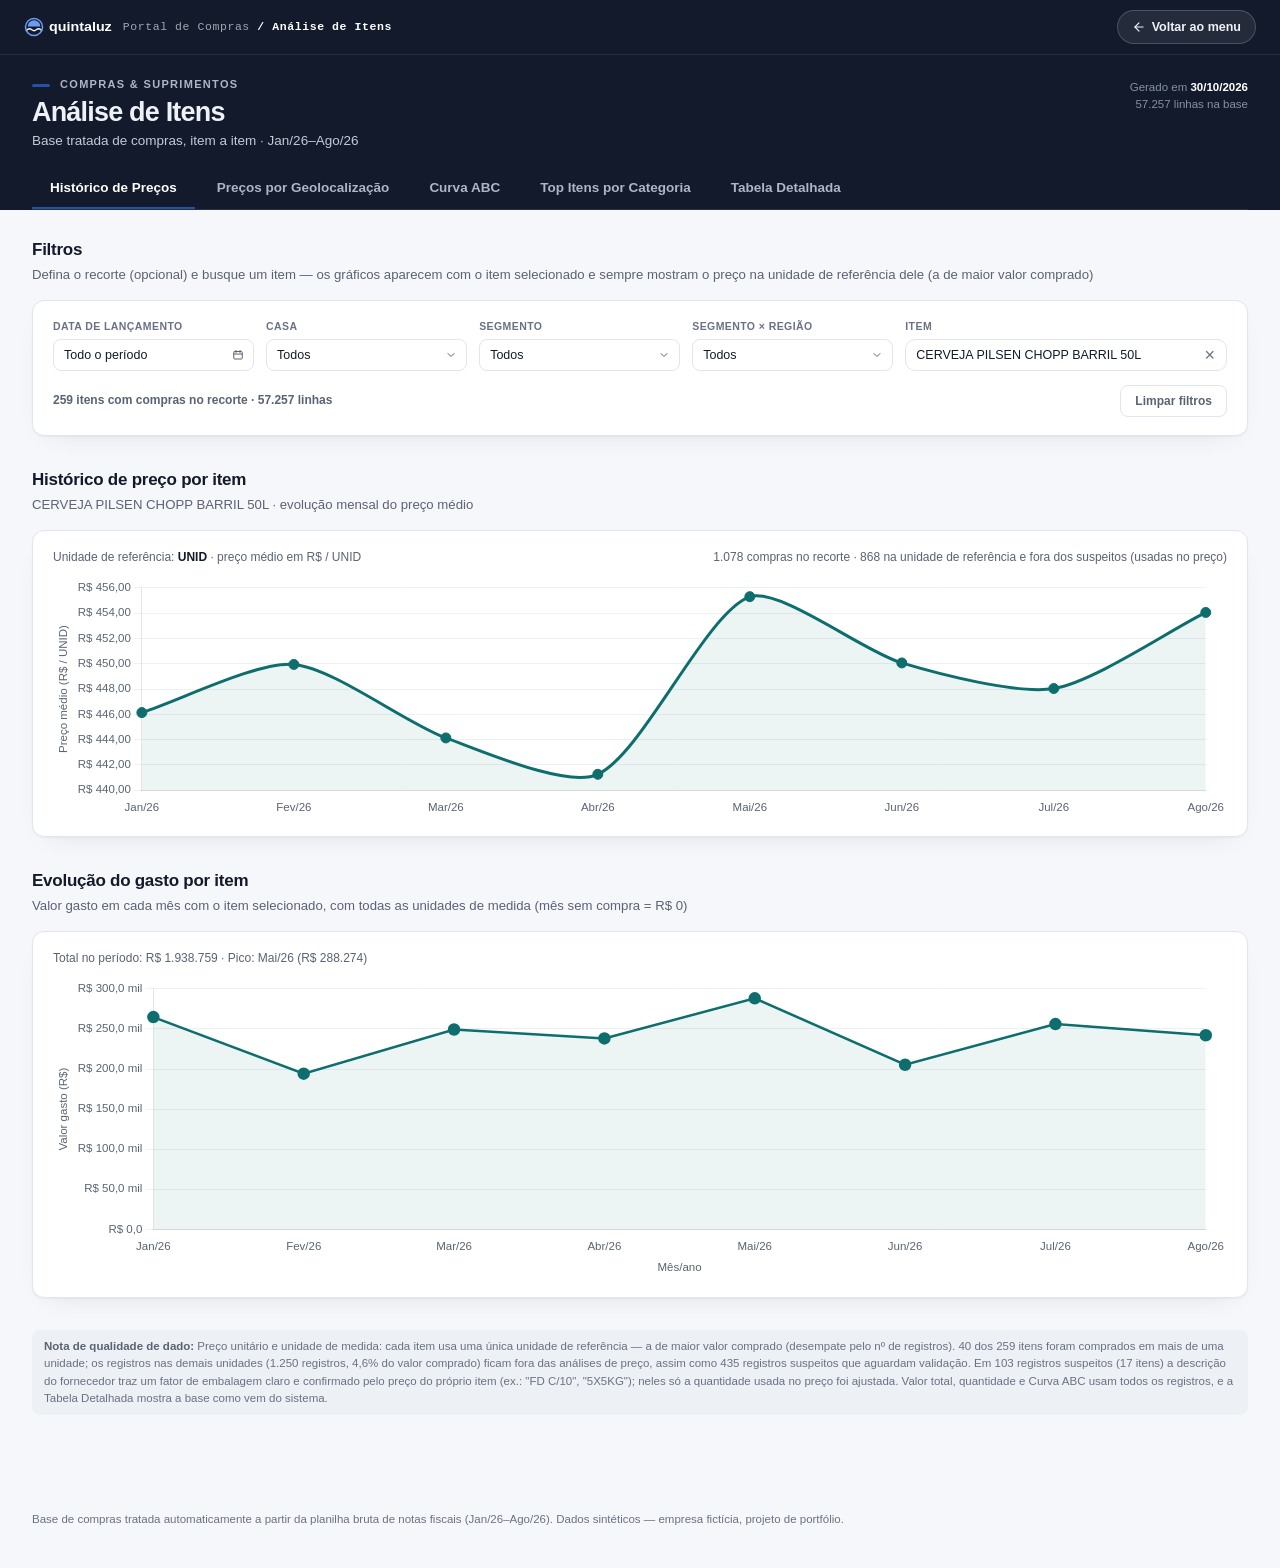
==== modules/analise-itens/index.html @ dbc7ba9e "Versao de portfolio do Portal de Compras com deploy no GitHub Pages Portal de BI de Compras com dado" ====
<!DOCTYPE html>
<html lang="pt-BR">
<head>
<meta charset="UTF-8">
<meta name="viewport" content="width=device-width, initial-scale=1.0">
<title>Análise de Itens · Quintaluz</title>
<link rel="icon" href="../../assets/favicon.svg" type="image/svg+xml">
<link rel="icon" href="../../assets/favicon.png" type="image/png" sizes="64x64">
<link rel="stylesheet" href="../../shared/portal-style.css">
<link rel="stylesheet" href="../../shared/portal-print.css">
<link rel="stylesheet" href="style.css">
<link rel="stylesheet" href="../../shared/portal-theme.css">
<link rel="stylesheet" href="../../shared/portal-filters.css">
</head>
<body>

<div id="portalTopbar"></div>

<header>
  <div class="header-top">
    <div>
      <p class="brand-eyebrow">Compras &amp; Suprimentos</p>
      <h1 class="brand-title">Análise de Itens</h1>
      <p class="brand-sub" id="brandSub">Base tratada de compras, item a item</p>
    </div>
    <div class="header-meta">
      Gerado em <strong id="genDate">—</strong><br>
      <span id="genTotal">—</span>
    </div>
  </div>
  <nav class="tabs" id="tabNav">
    <button data-view="precos" class="active">Histórico de Preços</button>
    <button data-view="geo">Preços por Geolocalização</button>
    <button data-view="inteligencia">Curva ABC</button>
    <button data-view="topitens">Top Itens por Categoria</button>
    <button data-view="tabela">Tabela Detalhada</button>
  </nav>
  <div class="period-bar" id="periodBar" style="display:none;">
    <span class="period-label">Período:</span>
    <div class="period-chips" id="periodChips"></div>
    <span class="period-note" id="periodNote">Ctrl+clique para selecionar vários meses</span>
  </div>
</header>

<main id="mainContent">

  <!-- ================= HISTÓRICO DE PREÇOS ================= -->
  <section class="view active" id="view-precos">

    <div class="section-block">
      <div class="section-title">Filtros</div>
      <p class="section-sub">Defina o recorte (opcional) e busque um item — os gráficos aparecem com o item selecionado e sempre mostram o preço na unidade de referência dele (a de maior valor comprado)</p>
      <div class="card">
        <div class="filter-panel filter-panel-hist">
          <div class="filter-field filter-field-data">
            <label id="hDataLabel">Data de lançamento</label>
            <div class="dd-filter" id="hData"></div>
          </div>
          <div class="filter-field filter-field-casa">
            <label id="hCasaLabel">Casa</label>
            <div class="dd-filter" id="hCasa"></div>
          </div>
          <div class="filter-field">
            <label id="hSegmentoLabel">Segmento</label>
            <div class="dd-filter" id="hSegmento"></div>
          </div>
          <div class="filter-field filter-field-segreg" id="hSegRegField">
            <label id="hSegRegLabel">Segmento × Região</label>
            <div class="dd-filter" id="hSegReg"></div>
          </div>
          <div class="filter-field item-search">
            <label for="hItemSearch">Item</label>
            <input type="text" id="hItemSearch" placeholder="Buscar item..." autocomplete="off" role="combobox" aria-expanded="false" aria-controls="hItemList" aria-autocomplete="list">
            <button type="button" class="item-search-clear" id="hItemClear" aria-label="Limpar item" hidden>×</button>
            <ul class="item-suggest" id="hItemList" role="listbox" hidden></ul>
          </div>
        </div>
        <div class="filter-toolbar" style="margin-bottom:0;">
          <span class="result-count" id="hResumoRecorte">—</span>
          <button class="btn-secondary" id="hBtnClear">Limpar filtros</button>
        </div>
      </div>
    </div>

    <div class="card hist-aviso" id="hPlaceholder">Selecione os filtros e um item para visualizar o histórico de preço</div>
    <div class="card hist-aviso" id="hEmpty" hidden>Nenhuma compra deste item para os filtros selecionados</div>

    <div id="hCharts" hidden>
      <div class="section-block">
        <div class="section-title">Histórico de preço por item</div>
        <p class="section-sub" id="hPrecoSub">Evolução mensal do preço médio</p>
        <div class="card">
          <div class="table-toolbar">
            <span class="um-ref" id="itemUmRef"></span>
            <span class="um-ref" id="hPrecoBase"></span>
          </div>
          <div class="chart-wrap" id="hPrecoWrap" style="height:240px;">
            <canvas id="chartItemPreco"></canvas>
          </div>
          <div class="hist-aviso hist-aviso-interno" id="hPrecoVazio" hidden></div>
        </div>
      </div>

      <div class="section-block">
        <div class="section-title">Evolução do gasto por item</div>
        <p class="section-sub">Valor gasto em cada mês com o item selecionado, com todas as unidades de medida (mês sem compra = R$ 0)</p>
        <div class="card">
          <div class="table-toolbar">
            <span id="gastoItemResumo" style="font-size:12px;color:var(--text-soft);"></span>
          </div>
          <div class="chart-wrap" style="height:300px;">
            <canvas id="chartItemGasto"></canvas>
          </div>
        </div>
      </div>
    </div>

    <div class="section-block" id="dqBlock" style="display:none;">
      <div class="dq-note">
        <b>Nota de qualidade de dado:</b> <span id="dqText"></span>
      </div>
    </div>

  </section>

  <!-- ================= INTELIGÊNCIA DE COMPRAS ================= -->
  <section class="view" id="view-inteligencia">

    <div class="section-block">
      <div class="section-title">Curva ABC por item</div>
      <p class="section-sub">Concentração do valor comprado por item (Classe A ≤ 80% acumulado, B ≤ 95%, C acima disso)</p>
      <div class="card">
        <div class="chart-wrap" style="height:320px;">
          <canvas id="chartABCItens"></canvas>
        </div>
      </div>
    </div>

    <div class="abc-grid section-block">
      <div class="card" id="abcItemClassCards"></div>
      <div class="card">
        <div class="table-scroll" id="rankingItensScroll">
          <table id="rankingItensTable">
            <thead><tr><th>#</th><th>Item</th><th>Categoria</th><th class="num">Valor</th><th class="num">Part.%</th><th>Classe</th></tr></thead>
            <tbody></tbody>
          </table>
        </div>
      </div>
    </div>

  </section>

  <!-- ================= PREÇOS POR GEOLOCALIZAÇÃO ================= -->
  <section class="view" id="view-geo">

    <div class="section-block">
      <div class="section-title">Filtros</div>
      <p class="section-sub">Defina o recorte (opcional) — indicadores e heatmap se recalculam; o preço de cada item é sempre na unidade de referência dele</p>
      <div class="card">
        <div class="filter-panel filter-panel-hist">
          <div class="filter-field filter-field-data">
            <label id="gDataLabel">Data de lançamento</label>
            <div class="dd-filter" id="gData"></div>
          </div>
          <div class="filter-field filter-field-casa">
            <label id="gCasaLabel">Casa</label>
            <div class="dd-filter" id="gCasa"></div>
          </div>
          <div class="filter-field">
            <label id="gSegmentoLabel">Segmento</label>
            <div class="dd-filter" id="gSegmento"></div>
          </div>
          <div class="filter-field filter-field-segreg" id="gSegRegField">
            <label id="gSegRegLabel">Segmento × Região</label>
            <div class="dd-filter" id="gSegReg"></div>
          </div>
          <div class="filter-field">
            <label for="geoPriceSearch">Item</label>
            <input type="text" id="geoPriceSearch" placeholder="Buscar item..." autocomplete="off">
          </div>
        </div>
        <div class="filter-toolbar" style="margin-bottom:0;">
          <span class="result-count" id="gResumoRecorte">—</span>
          <button class="btn-secondary" id="gBtnClear">Limpar filtros</button>
        </div>
      </div>
    </div>

    <div class="geo-kpi-row" id="geoKpiRow"></div>

    <div class="section-block">
      <div class="section-title">Heatmap de preço médio por região</div>
      <p class="section-sub" id="geoSectionSub">Top itens de maior valor comprado · preço médio (valor ÷ quantidade) por região, na unidade de referência de cada item — células mais escuras = preço mais alto para aquele item</p>
      <div class="card">
        <div class="table-toolbar">
          <div class="filter-chips" id="geoSortChips">
            <div class="chip active" data-sort="valor">Maior valor comprado</div>
            <div class="chip" data-sort="variacao">Maior variação</div>
            <div class="chip" data-sort="nome">Nome (A-Z)</div>
          </div>
        </div>
        <div class="table-scroll">
          <table id="geoPriceTable">
            <thead></thead>
            <tbody></tbody>
          </table>
        </div>
        <div class="dq-note" id="geoDqNote"></div>
      </div>
    </div>

  </section>

  <!-- ================= TABELA DETALHADA ================= -->
  <section class="view" id="view-tabela">

  <div class="section-block">
    <div class="section-title">Filtros</div>
    <p class="section-sub">Combine quantos filtros quiser — a tabela e a exportação sempre refletem o resultado filtrado</p>
    <div class="card">
      <div class="filter-panel">
        <div class="filter-field filter-field-data">
          <label id="fDataLabel">Data de lançamento</label>
          <div class="dd-filter" id="fData"></div>
        </div>
        <div class="filter-field filter-field-casa">
          <label id="fCasaLabel">Casa</label>
          <div class="dd-filter" id="fCasa"></div>
        </div>
        <div class="filter-field filter-field-grupo">
          <label id="fGrupoLabel">Grupo</label>
          <div class="dd-filter" id="fGrupo"></div>
        </div>
        <div class="filter-field">
          <label id="fSegmentoLabel">Segmento</label>
          <div class="dd-filter" id="fSegmento"></div>
        </div>
        <div class="filter-field filter-field-segreg" id="fSegRegField">
          <label id="fSegRegLabel">Segmento × Região</label>
          <div class="dd-filter" id="fSegReg"></div>
        </div>
        <div class="filter-field filter-field-forn">
          <label for="fFornecedor">Fornecedor</label>
          <input type="text" id="fFornecedor" placeholder="Buscar fornecedor...">
        </div>
        <div class="filter-field filter-field-item">
          <label for="fItem">Descrição do item</label>
          <input type="text" id="fItem" placeholder="Buscar item...">
        </div>
        <div class="filter-field filter-field-descforn">
          <label for="fDescForn">Descrição item fornecedor</label>
          <input type="text" id="fDescForn" placeholder="Buscar descrição do fornecedor...">
        </div>
        <div class="filter-field filter-field-nf">
          <label for="fNF">NF</label>
          <input type="text" id="fNF" placeholder="Buscar NF..." inputmode="numeric" autocomplete="off">
        </div>
      </div>
      <div class="filter-toolbar">
        <span class="result-count" id="resultCount">—</span>
        <div style="display:flex;gap:8px;">
          <button class="btn-secondary" id="btnClearFilters">Limpar filtros</button>
          <button class="btn-primary" id="btnExportExcel">
            <svg viewBox="0 0 24 24" fill="none" stroke="currentColor" stroke-width="2" stroke-linecap="round" stroke-linejoin="round"><path d="M21 15v4a2 2 0 01-2 2H5a2 2 0 01-2-2v-4"></path><path d="M7 10l5 5 5-5"></path><path d="M12 15V3"></path></svg>
            Exportar Excel
          </button>
        </div>
      </div>

      <div class="table-xscroll" id="detailXScroll" hidden aria-hidden="true"><div id="detailXScrollInner"></div></div>
      <div class="detail-table-wrap" id="detailWrap">
        <table id="detailTable">
          <thead></thead>
          <tbody></tbody>
          <tfoot></tfoot>
        </table>
      </div>

      <div class="pagination">
        <span class="page-info" id="pageInfo">—</span>
        <div class="page-controls">
          <label style="font-size:12px;color:var(--text-soft);">Linhas por página:
            <select id="pageSizeSelect">
              <option value="25">25</option>
              <option value="50" selected>50</option>
              <option value="100">100</option>
              <option value="250">250</option>
            </select>
          </label>
          <button id="btnFirstPage">« Primeira</button>
          <button id="btnPrevPage">‹ Anterior</button>
          <span id="pageIndicator" style="font-size:12px;color:var(--text-soft);padding:0 6px;">—</span>
          <button id="btnNextPage">Próxima ›</button>
          <button id="btnLastPage">Última »</button>
        </div>
      </div>
    </div>
  </div>

  </section>

  <!-- ================= TOP ITENS POR CATEGORIA ================= -->
  <section class="view" id="view-topitens">

    <div class="section-block">
      <div class="section-title">Filtros</div>
      <p class="section-sub">Escolha uma categoria (grupo de produtos) e, se quiser, uma das subcategorias dela e o período — o ranking mostra os 10 itens de maior valor comprado, somando todas as unidades de medida</p>
      <div class="card">
        <div class="filter-panel filter-panel-3">
          <div class="filter-field filter-field-casa">
            <label id="tCatLabel">Categoria</label>
            <div class="dd-filter" id="tCat"></div>
          </div>
          <div class="filter-field filter-field-casa">
            <label id="tSubLabel">Subcategoria</label>
            <div class="dd-filter" id="tSub"></div>
          </div>
          <div class="filter-field filter-field-data">
            <label id="tDataLabel">Data de lançamento</label>
            <div class="dd-filter" id="tData"></div>
          </div>
        </div>
        <div class="filter-toolbar" style="margin-bottom:0;">
          <span class="result-count" id="tResumoRecorte">—</span>
          <button class="btn-secondary" id="tBtnClear">Limpar filtros</button>
        </div>
      </div>
    </div>

    <div class="card hist-aviso" id="tPlaceholder">Selecione uma categoria para ver os principais itens</div>
    <div class="card hist-aviso" id="tEmpty" hidden>Nenhuma compra nesta categoria para o período selecionado</div>

    <div id="tResultado" hidden>
      <div class="section-block">
        <div class="section-title" id="tTitulo">Top 10 itens por valor comprado</div>
        <p class="section-sub" id="tSubtitulo">—</p>
        <div class="card">
          <div class="chart-wrap" id="tChartWrap" style="height:420px;">
            <canvas id="chartTopItens"></canvas>
          </div>
        </div>
      </div>

      <div class="section-block">
        <div class="section-title" style="font-size:14px;">Detalhamento do ranking</div>
        <p class="section-sub">Participação calculada sobre o total comprado na categoria — ou na subcategoria, quando escolhida — no período (todos os itens, não só os 10). A quantidade aparece por unidade de medida, porque unidades diferentes não se somam; a unidade de referência do item vem primeiro.</p>
        <div class="card">
          <div class="table-scroll">
            <table id="topItensTable">
              <thead><tr><th class="num">#</th><th>Item</th><th class="num">Valor comprado</th><th class="num" id="tColPart">Participação na categoria</th><th>Quantidade comprada</th></tr></thead>
              <tbody></tbody>
            </table>
          </div>
        </div>
      </div>
    </div>

  </section>

</main>

<footer>
  Base de compras tratada automaticamente a partir da planilha bruta de notas fiscais (<span id="footPeriodo">—</span>). Dados sintéticos — empresa fictícia, projeto de portfólio.
</footer>

<script src="../../shared/portal-topbar.js"></script>
<script>
  renderPortalTopbar({
    moduleName: 'Análise de Itens',
    backHref: '../../index.html',
    logoHref: '../../assets/quintaluz-logo.svg'
  });
</script>
<script src="xlsx.full.min.js"></script>
<script src="chart.umd.min.js"></script>
<script src="../../shared/portal-period-filter.js"></script>
<script src="../../shared/portal-filters.js"></script>
<script src="data.js"></script>
<script src="dashboard.js"></script>
</body>
</html>
---- shared/portal-style.css ----
:root{
  --brand: #2453A6;
  --brand-deep: #15306A;
  --brand-light: #6E9BF0;
  --brand-tint: #E8EEFA;
  --ink: #121A2B;
  --paper: #F6F7FA;
  --surface: #FFFFFF;
  --line: #E1E5EE;
  --muted: #6B7385;
  --active-green: #1F7A52;
  --active-green-bg: #E7F3EC;
  --sans-portal: -apple-system, BlinkMacSystemFont, "Segoe UI", Roboto, Helvetica, Arial, sans-serif;
  --mono-portal: ui-monospace, "SFMono-Regular", Menlo, Consolas, monospace;
  --radius-portal: 14px;
}

/* ===================== Topbar (usado em todos os modulos) ===================== */
.portal-topbar{
  background: var(--ink);
  color:#EEF1F7;
  font-family: var(--sans-portal);
  display:flex;
  align-items:center;
  justify-content:space-between;
  padding:10px 24px;
  gap:16px;
  position:sticky;
  top:0;
  z-index:100;
}
.portal-topbar .brand-mini{
  display:flex;
  align-items:center;
  gap:10px;
  min-width:0;
}
.portal-topbar .brand-mini img{
  height:20px;
  display:block;
  flex-shrink:0;
}
.portal-topbar .crumb{
  font-family: var(--mono-portal);
  font-size:11.5px;
  letter-spacing:.05em;
  color:rgba(238,241,247,0.65);
  white-space:nowrap;
  overflow:hidden;
  text-overflow:ellipsis;
}
.portal-topbar .crumb strong{
  color:#fff;
  font-weight:600;
}
.portal-topbar .crumb-home-link{
  color:inherit;
  text-decoration:none;
  cursor:pointer;
}
.portal-topbar .crumb-home-link:hover{
  color:#fff;
  text-decoration:underline;
}
.portal-back-btn{
  display:inline-flex;
  align-items:center;
  gap:6px;
  background:rgba(255,255,255,0.08);
  border:1px solid rgba(255,255,255,0.18);
  color:#EEF1F7;
  font-family: var(--sans-portal);
  font-size:12.5px;
  font-weight:600;
  padding:7px 14px;
  border-radius:20px;
  text-decoration:none;
  white-space:nowrap;
  transition: background .15s ease, border-color .15s ease;
}
.portal-back-btn:hover{
  background: var(--brand);
  border-color: var(--brand);
}
.portal-back-btn svg{
  width:14px;
  height:14px;
  flex-shrink:0;
}

@media (max-width:640px){
  .portal-topbar .crumb{display:none;}
  .portal-topbar{padding:9px 16px;}
}
---- shared/portal-print.css ----
/* ===================== Higiene geral de impressao (Ctrl+P do navegador) ===================== */
/* O portal nao oferece mais um botao dedicado de "Exportar PDF" — estas regras
   so entram em acao se o usuario imprimir manualmente (Ctrl+P), garantindo que
   controles interativos nao apareçam impressos. */

.topbar-actions{
  display:flex;
  align-items:center;
  gap:8px;
}

@media print{
  /* Esconde navegacao, filtros e controles interativos — nao fazem sentido no papel */
  .portal-topbar,
  header nav.tabs,
  .period-bar,
  .table-toolbar,
  .search-input,
  .item-picker,
  .toggle-group,
  #tabNav {
    display:none !important;
  }

  body{ background:#fff !important; }
  main{ max-width:100% !important; padding:0 12px !important; }
  header{ position:static !important; box-shadow:none !important; }

  /* Garante que so a aba ativa seja impressa (o resto ja fica display:none via JS) */
  .view:not(.active){ display:none !important; }

  /* Evita cortar cards/graficos no meio entre paginas */
  .card, .kpi-card, .section-block, .insight-card, table{
    break-inside: avoid;
    page-break-inside: avoid;
    box-shadow:none !important;
  }

  a[href]::after{ content:none !important; }

  canvas{ max-width:100% !important; }
}
---- modules/analise-itens/style.css ----
:root{
    --bg:#F3F4F7;
    --surface:#FFFFFF;
    --border:#E2E5EA;
    --text:#171B24;
    --text-soft:#5B6472;
    --text-faint:#8D95A3;
    --accent:#0E6E6E;
    --accent-dark:#0A4F4F;
    --accent-soft:#E4F1F0;
    --amber:#C98A3B;
    --amber-soft:#F8EEE0;
    --slate:#94A0AF;
    --slate-soft:#EEF0F3;
    --green:#2F8F5B;
    --red:#C0442C;
    --mono: ui-monospace, "SFMono-Regular", Menlo, Consolas, monospace;
    --sans: -apple-system, BlinkMacSystemFont, "Segoe UI", Roboto, Helvetica, Arial, sans-serif;
    --radius: 10px;
    --shadow: 0 1px 2px rgba(23,27,36,0.04), 0 1px 12px rgba(23,27,36,0.04);
  }
  *{box-sizing:border-box;}
  html,body{margin:0;padding:0;}
  body{
    background:var(--bg);
    color:var(--text);
    font-family:var(--sans);
    -webkit-font-smoothing:antialiased;
    font-size:14px;
    line-height:1.45;
  }
  ::selection{background:var(--accent);color:#fff;}

  /* ---------- Header ---------- */
  header{
    background:#12181C;
    color:#F5F6F7;
    padding:22px 32px 0 32px;
    position:sticky;
    top:0;
    z-index:50;
  }
  .header-top{
    display:flex;
    align-items:flex-start;
    justify-content:space-between;
    gap:24px;
    max-width:1400px;
    margin:0 auto;
  }
  .brand-eyebrow{
    text-transform:uppercase;
    letter-spacing:.12em;
    font-size:11px;
    color:#8FB8B6;
    font-weight:600;
    margin:0 0 4px 0;
  }
  h1.brand-title{
    font-size:22px;
    font-weight:700;
    margin:0 0 4px 0;
    letter-spacing:-0.01em;
  }
  .brand-sub{
    font-size:12.5px;
    color:#A7ADB6;
    margin:0;
  }
  .header-meta{
    text-align:right;
    font-size:11.5px;
    color:#9AA1AB;
    white-space:nowrap;
    padding-top:2px;
  }
  .header-meta strong{color:#F5F6F7;font-weight:600;}

  nav.tabs{
    max-width:1400px;
    margin:18px auto 0 auto;
    display:flex;
    gap:4px;
    overflow-x:auto;
    border-bottom:1px solid #262E33;
  }
  nav.tabs button{
    background:transparent;
    border:none;
    color:#9AA1AB;
    font-family:var(--sans);
    font-size:13px;
    font-weight:600;
    padding:10px 16px 12px 16px;
    cursor:pointer;
    white-space:nowrap;
    border-bottom:2px solid transparent;
    transition:color .15s ease, border-color .15s ease;
  }
  nav.tabs button:hover{color:#E4F1F0;}
  nav.tabs button.active{
    color:#fff;
    border-bottom-color:var(--accent);
  }

  .period-bar{
    max-width:1400px;
    margin:0 auto;
    display:flex;
    align-items:center;
    gap:10px;
    padding:10px 0 12px 0;
    flex-wrap:wrap;
  }
  .period-label{
    font-size:11.5px;
    font-weight:700;
    color:#9AA1AB;
    text-transform:uppercase;
    letter-spacing:.06em;
  }
  .period-chips{display:flex;gap:6px;flex-wrap:wrap;}
  .period-chip{
    border:1px solid #2B333A;
    background:#1B2227;
    color:#B8BFC8;
    font-size:12px;
    font-weight:600;
    padding:5px 13px;
    border-radius:20px;
    cursor:pointer;
    transition:background .15s ease, color .15s ease, border-color .15s ease;
  }
  .period-chip:hover{border-color:var(--accent);color:#fff;}
  .period-chip.active{
    background:var(--accent);
    border-color:var(--accent);
    color:#fff;
  }
  .period-note{
    font-size:11.5px;
    color:#6E7580;
    font-style:italic;
    margin-left:4px;
  }

  /* ---------- Layout ---------- */
  main{
    max-width:1400px;
    margin:0 auto;
    padding:28px 32px 64px 32px;
  }
  .view{display:none;}
  .view.active{display:block;animation:fadeIn .25s ease;}
  @keyframes fadeIn{from{opacity:0;transform:translateY(4px);}to{opacity:1;transform:translateY(0);}}

  .section-title{
    font-size:15px;
    font-weight:700;
    margin:0 0 2px 0;
    display:flex;
    align-items:center;
    gap:8px;
  }
  .section-sub{
    font-size:12.5px;
    color:var(--text-soft);
    margin:0 0 16px 0;
  }
  .section-block{margin-bottom:32px;}

  .card{
    background:var(--surface);
    border:1px solid var(--border);
    border-radius:var(--radius);
    box-shadow:var(--shadow);
    padding:18px 20px;
  }

  /* ---------- KPI Grid ---------- */
  .kpi-grid{
    display:grid;
    grid-template-columns:repeat(6,1fr);
    gap:14px;
    margin-bottom:20px;
  }
  .kpi-card{
    background:var(--surface);
    border:1px solid var(--border);
    border-radius:var(--radius);
    box-shadow:var(--shadow);
    padding:16px 18px;
    position:relative;
    overflow:hidden;
  }
  .kpi-card .label{
    font-size:11px;
    text-transform:uppercase;
    letter-spacing:.06em;
    color:var(--text-faint);
    font-weight:700;
    margin-bottom:8px;
  }
  .kpi-card .value{
    font-family:var(--mono);
    font-size:22px;
    font-weight:700;
    letter-spacing:-0.01em;
    color:var(--text);
  }
  .kpi-card .sub{
    font-size:11.5px;
    color:var(--text-soft);
    margin-top:4px;
  }
  .kpi-card.accent-a{border-top:3px solid var(--accent);}
  .kpi-card.accent-b{border-top:3px solid var(--amber);}
  .kpi-card.accent-c{border-top:3px solid var(--slate);}

  /* ---------- Hero stat ---------- */
  .hero{
    display:grid;
    grid-template-columns:1.1fr 1fr;
    gap:20px;
    margin-bottom:24px;
  }
  .hero-stat{
    background:linear-gradient(135deg,var(--accent-dark) 0%, var(--accent) 100%);
    color:#fff;
    border-radius:var(--radius);
    padding:26px 28px;
    display:flex;
    flex-direction:column;
    justify-content:center;
    box-shadow:var(--shadow);
  }
  .hero-stat .big{
    font-family:var(--mono);
    font-size:46px;
    font-weight:800;
    line-height:1;
    letter-spacing:-0.02em;
  }
  .hero-stat .big span{font-size:22px;font-weight:700;opacity:.85;}
  .hero-stat .desc{
    font-size:13.5px;
    margin-top:10px;
    max-width:380px;
    color:#E4F1F0;
    line-height:1.5;
  }
  .hero-stat .desc b{color:#fff;}

  .hero-chart-card{
    background:var(--surface);
    border:1px solid var(--border);
    border-radius:var(--radius);
    box-shadow:var(--shadow);
    padding:16px 18px 10px 18px;
    display:flex;
    flex-direction:column;
  }
  .hero-chart-card .chart-title{font-size:12.5px;font-weight:700;color:var(--text-soft);margin-bottom:6px;}
  .chart-wrap{position:relative;width:100%;}

  /* ---------- Grid helpers ---------- */
  .grid-2{display:grid;grid-template-columns:1.3fr 1fr;gap:16px;}
  .grid-2b{display:grid;grid-template-columns:1fr 1fr;gap:16px;}

  /* ---------- Tables ---------- */
  table{width:100%;border-collapse:collapse;font-size:12.8px;}
  thead th{
    text-align:left;
    font-size:10.8px;
    text-transform:uppercase;
    letter-spacing:.04em;
    color:var(--text-faint);
    font-weight:700;
    padding:8px 10px;
    border-bottom:1px solid var(--border);
    cursor:pointer;
    user-select:none;
    white-space:nowrap;
  }
  thead th:hover{color:var(--accent);}
  thead th.sorted-asc::after{content:" ▲";font-size:9px;}
  thead th.sorted-desc::after{content:" ▼";font-size:9px;}
  tbody td{
    padding:8px 10px;
    border-bottom:1px solid var(--border);
    white-space:nowrap;
  }
  tbody tr:hover{background:#FAFBFC;}
  td.num, th.num{text-align:right;font-family:var(--mono);}
  .pill{
    display:inline-block;
    font-size:11px;
    font-weight:700;
    padding:2px 8px;
    border-radius:20px;
  }
  .pill-A{background:var(--accent-soft);color:var(--accent-dark);}
  .pill-B{background:var(--amber-soft);color:#8A5A20;}
  .pill-C{background:var(--slate-soft);color:#5B6472;}

  .table-scroll{overflow-x:auto;}
  .table-toolbar{
    display:flex;
    align-items:center;
    justify-content:space-between;
    gap:12px;
    margin-bottom:12px;
    flex-wrap:wrap;
  }
  .search-input{
    padding:8px 12px;
    border:1px solid var(--border);
    border-radius:8px;
    font-size:12.8px;
    font-family:var(--sans);
    width:240px;
    background:#fff;
  }
  .search-input:focus{outline:2px solid var(--accent-soft);border-color:var(--accent);}
  .filter-chips{display:flex;gap:6px;}
  .chip{
    border:1px solid var(--border);
    background:#fff;
    color:var(--text-soft);
    font-size:11.5px;
    font-weight:700;
    padding:6px 12px;
    border-radius:20px;
    cursor:pointer;
  }
  .chip.active{background:var(--text);color:#fff;border-color:var(--text);}

  /* ---------- Heatmap ---------- */
  .heatmap-scroll{overflow-x:auto;}
  .heatmap{border-collapse:collapse;font-size:11.8px;}
  .heatmap th{
    font-size:10px;
    text-transform:uppercase;
    letter-spacing:.03em;
    color:var(--text-faint);
    font-weight:700;
    padding:6px 8px;
    white-space:nowrap;
  }
  .heatmap td{
    padding:6px 8px;
    text-align:right;
    font-family:var(--mono);
    white-space:nowrap;
    border-bottom:1px solid #F0F1F3;
  }
  .heatmap td.fname{
    text-align:left;
    font-family:var(--sans);
    font-weight:600;
    color:var(--text);
    position:sticky;
    left:0;
    background:#fff;
  }
  .legend-scale{display:flex;align-items:center;gap:8px;font-size:11px;color:var(--text-soft);margin-top:10px;}
  .legend-swatch{width:60px;height:10px;border-radius:3px;background:linear-gradient(90deg,#F3F4F7,var(--accent));}

  /* ---------- Toggle buttons ---------- */
  .toggle-group{display:flex;gap:6px;}
  .toggle-btn{
    border:1px solid var(--border);
    background:#fff;
    color:var(--text-soft);
    font-size:11.5px;
    font-weight:700;
    padding:6px 14px;
    border-radius:8px;
    cursor:pointer;
  }
  .toggle-btn.active{background:var(--accent);color:#fff;border-color:var(--accent);}

  footer{
    max-width:1400px;
    margin:0 auto;
    padding:0 32px 40px 32px;
    color:var(--text-faint);
    font-size:11.5px;
  }

  @media (max-width:1100px){
    .kpi-grid{grid-template-columns:repeat(3,1fr);}
  }
  @media (max-width:900px){
    .kpi-grid{grid-template-columns:repeat(2,1fr);}
    .hero{grid-template-columns:1fr;}
    .grid-2,.grid-2b{grid-template-columns:1fr;}
  }

/* ===================== Filtros ===================== */
.filter-panel{
  display:grid;
  grid-template-columns:repeat(5, 1fr);
  gap:12px;
  margin-bottom:14px;
}
.filter-field label{
  display:block;
  font-size:10.5px;
  font-weight:700;
  text-transform:uppercase;
  letter-spacing:.04em;
  color:var(--text-faint);
  margin-bottom:5px;
}
.filter-field select,
.filter-field input{
  width:100%;
  padding:8px 10px;
  border:1px solid var(--border);
  border-radius:8px;
  font-size:12.5px;
  font-family:var(--sans);
  background:#fff;
  color:var(--text);
}
.filter-field select:focus,
.filter-field input:focus{
  outline:2px solid var(--accent-soft);
  border-color:var(--accent);
}

.filter-field-descforn{grid-column:span 2;}

/* (Filtro suspenso com checkboxes e calendário de período: shared/portal-filters.css) */

/* ---------- Barra de rolagem horizontal superior da tabela ---------- */
.table-xscroll{overflow-x:auto;overflow-y:hidden;margin-bottom:2px;}
.table-xscroll[hidden]{display:none;}
.table-xscroll > div{height:1px;}
.filter-toolbar{
  display:flex;
  align-items:center;
  justify-content:space-between;
  gap:12px;
  flex-wrap:wrap;
  margin-bottom:14px;
}
.filter-toolbar .result-count{
  font-size:12px;
  color:var(--text-soft);
  font-weight:600;
}
.btn-secondary{
  border:1px solid var(--border);
  background:#fff;
  color:var(--text-soft);
  font-size:12px;
  font-weight:700;
  padding:8px 14px;
  border-radius:8px;
  cursor:pointer;
  transition:border-color .15s ease, color .15s ease;
}
.btn-secondary:hover{border-color:var(--accent);color:var(--accent-dark);}
.btn-primary{
  display:inline-flex;
  align-items:center;
  gap:6px;
  border:none;
  background:var(--accent);
  color:#fff;
  font-size:12px;
  font-weight:700;
  padding:8px 16px;
  border-radius:8px;
  cursor:pointer;
  transition:background .15s ease;
}
.btn-primary:hover{background:var(--accent-dark);}
.btn-primary svg{width:14px;height:14px;}

/* ===================== Tabela detalhada ===================== */
.detail-table-wrap{overflow-x:auto;}
#detailTable{font-size:12.3px;}
#detailTable th{white-space:nowrap;}
#detailTable td{white-space:nowrap; max-width:280px; overflow:hidden; text-overflow:ellipsis;}

/* ===================== Paginacao ===================== */
.pagination{
  display:flex;
  align-items:center;
  justify-content:space-between;
  gap:12px;
  margin-top:14px;
  flex-wrap:wrap;
}
.pagination .page-info{font-size:12px;color:var(--text-soft);}
.pagination .page-controls{display:flex;gap:6px;align-items:center;}
.pagination button{
  border:1px solid var(--border);
  background:#fff;
  color:var(--text-soft);
  font-size:12px;
  font-weight:700;
  padding:6px 12px;
  border-radius:6px;
  cursor:pointer;
}
.pagination button:hover:not(:disabled){border-color:var(--accent);color:var(--accent-dark);}
.pagination button:disabled{opacity:.4;cursor:default;}
.pagination select{
  border:1px solid var(--border);
  border-radius:6px;
  padding:6px 8px;
  font-size:12px;
  background:#fff;
}

@media (max-width:1100px){
  .filter-panel{grid-template-columns:repeat(3, 1fr);}
  .filter-field-descforn{grid-column:span 1;}
}
@media (max-width:700px){
  .filter-panel{grid-template-columns:repeat(2, 1fr);}
}

/* ===================== Linha de totais ===================== */
#detailTable tfoot td{
  font-weight:800;
  background:var(--accent-soft);
  color:var(--accent-dark);
  border-top:2px solid var(--accent);
  border-bottom:none;
  position:sticky;
  bottom:0;
}

/* ===================== Data quality note ===================== */
.dq-note{
  font-size:11.5px;
  color:var(--text-faint);
  background:var(--slate-soft);
  border-radius:8px;
  padding:8px 12px;
  margin-top:10px;
  line-height:1.5;
}
.dq-note b{color:var(--text-soft);}

/* ===================== Heatmap de precos por regiao ===================== */
#geoPriceTable td.price-cell{
  font-family:var(--mono);
  font-weight:700;
  text-align:right;
  white-space:nowrap;
}
#geoPriceTable td.price-empty{
  color:var(--text-faint);
  text-align:center;
  font-weight:400;
}
#geoPriceTable td.item-name{
  max-width:260px;
  overflow:hidden;
  text-overflow:ellipsis;
  white-space:nowrap;
}
.geo-kpi-row{
  display:grid;
  grid-template-columns:repeat(4,1fr);
  gap:14px;
  margin-bottom:18px;
}
@media (max-width:900px){
  .geo-kpi-row{grid-template-columns:repeat(2,1fr);}
}

/* ===================== Treemap (Inteligencia de Compras) ===================== */
.treemap{
  display:grid;
  gap:3px;
  width:100%;
}
.treemap-cell{
  border-radius:6px;
  padding:8px 10px;
  color:#fff;
  display:flex;
  flex-direction:column;
  justify-content:space-between;
  overflow:hidden;
  position:relative;
  min-height:36px;
}
.treemap-cell .name{
  font-size:11.5px;
  font-weight:700;
  line-height:1.2;
  text-shadow:0 1px 2px rgba(0,0,0,0.15);
}
.treemap-cell .value{
  font-family:var(--mono);
  font-size:11px;
  opacity:.92;
}
.treemap-cell.small .name, .treemap-cell.small .value{font-size:9.5px;}

/* ===================== Meta reference tag ===================== */
.meta-tag{
  display:flex;
  align-items:center;
  gap:6px;
  font-size:11.5px;
  color:var(--text-soft);
}

/* Unidade de referencia (UM) ao lado do preco unitario */
.um-ref{font-size:12px;color:var(--text-soft);}
.um-ref b{color:var(--text);}
.um-suffix{font-size:10.5px;font-weight:500;opacity:.75;white-space:nowrap;}

/* ===================== Historico de Precos: busca de item e avisos ===================== */
.filter-panel-hist{grid-template-columns:repeat(4, 1fr) minmax(220px, 1.6fr);}
.filter-panel-3{grid-template-columns:repeat(3, minmax(0, 340px));}
@media (max-width:1100px){
  .filter-panel.filter-panel-3{grid-template-columns:repeat(2, minmax(0, 1fr));}
}
@media (max-width:700px){
  .filter-panel.filter-panel-3{grid-template-columns:minmax(0, 1fr);}
}
.item-search{position:relative;}
.item-search input{padding-right:30px;}
.item-search-clear{
  position:absolute;right:4px;bottom:3px;
  border:0;background:none;cursor:pointer;
  color:var(--text-faint);font-size:18px;line-height:1;padding:4px 8px;
}
.item-search-clear:hover{color:var(--text);}
.item-search-clear[hidden],.item-suggest[hidden]{display:none !important;}
.item-suggest{
  position:absolute;z-index:40;left:0;right:0;top:100%;margin:4px 0 0;padding:4px;list-style:none;
  background:var(--surface);border:1px solid var(--border);border-radius:8px;
  box-shadow:0 8px 24px rgba(0,0,0,.14);max-height:320px;overflow-y:auto;
}
.item-suggest li{
  display:flex;justify-content:space-between;align-items:baseline;gap:10px;
  padding:7px 10px;border-radius:6px;font-size:12.5px;color:var(--text);cursor:pointer;
}
.item-suggest li .meta{font-size:11px;color:var(--text-faint);white-space:nowrap;}
.item-suggest li.ativo,.item-suggest li:hover{background:var(--accent-soft);}
.item-suggest li.msg{cursor:default;color:var(--text-soft);background:none;white-space:normal;}
.hist-aviso{
  text-align:center;color:var(--text-soft);font-size:13px;padding:36px 20px;margin-bottom:32px;
}
.hist-aviso-interno{margin:0;padding:60px 20px;}
.hist-aviso[hidden],#hCharts[hidden],#hPrecoWrap[hidden]{display:none !important;}
@media (max-width:1100px){
  .filter-panel.filter-panel-hist{grid-template-columns:repeat(3, 1fr);}
}
@media (max-width:700px){
  .filter-panel.filter-panel-hist{grid-template-columns:repeat(2, 1fr);}
}

/* ---------- Curva ABC: resumo por classe estreito + ranking de itens compacto ----------
   O resumo (so' duas colunas) ocupa o minimo; o ranking usa o resto da largura e linhas compactas (fonte >= 12 px) para
   que os 10 primeiros itens apareçam por inteiro, com todas as colunas, sem rolagem; os demais (ate o 30º) rolam. */
.abc-grid{display:grid;grid-template-columns:340px 1fr;gap:16px;}
#rankingItensScroll{max-height:281px;overflow-y:auto;}   /* cabecalho de 30 px + 10 linhas de 25 px */
#rankingItensTable thead th{font-size:12px;padding:0 10px;height:30px;position:sticky;top:0;background:#fff;z-index:1;}
#rankingItensTable tbody td{font-size:12.5px;padding:0 10px;height:25px;}
#rankingItensTable .pill{font-size:12px;padding:0 8px;line-height:18px;}
@media (max-width:1100px){
  .abc-grid{grid-template-columns:1fr;}
}
---- shared/portal-theme.css ----
/* ==========================================================================
   Portal de Compras — tema visual compartilhado (todas as páginas de módulo)
   --------------------------------------------------------------------------
   Carregado DEPOIS do style.css de cada módulo, só sobrescreve o "cromo" da
   interface (canvas, cabeçalho, abas, filtros, cards, tabelas, controles,
   botões primários, foco). Não toca em funcionalidade nem em cores de DADO
   (séries de gráfico, semáforos, classes A/B/C, status): essas continuam
   usando --accent / --amber / --red etc. dos próprios módulos, porque
   carregam significado.

   Sistema: tinta (#121A2B) + papel (#F6F7FA) + azul-anil da marca como único
   acento de interface (aba/filtro ativo, ação primária, foco). O mesmo
   vocabulário do menu principal.
   ========================================================================== */

:root{
  /* marca e neutros quentes (mesmos valores do menu principal) */
  --brand:#2453A6;
  --brand-deep:#15306A;
  --brand-light:#6E9BF0;
  --brand-tint:#E8EEFA;
  --ink:#121A2B;
  --on-ink:#EEF1F7;
  --on-ink-dim:#AEB6C6;
  --on-ink-faint:#8790A3;
  --ink-line:rgba(255,255,255,.09);

  /* tokens que os módulos já usam — só neutros, nunca cores semânticas */
  --bg:#F6F7FA;
  --border:#E1E5EE;
  --text:#121A2B;
  --text-soft:#5A6274;
  --text-faint:#697184;
  --slate-soft:#EDF0F5;
  --radius:12px;
  --shadow:0 1px 2px rgba(18,26,43,.04), 0 10px 28px -18px rgba(18,26,43,.16);
}

body{
  text-rendering:optimizeLegibility;
}

/* ---------- Foco visível (teclado) em toda a interface ---------- */
button:focus-visible,
a:focus-visible,
select:focus-visible,
input:focus-visible,
textarea:focus-visible,
[tabindex]:focus-visible,
summary:focus-visible{
  outline:2px solid var(--brand);
  outline-offset:2px;
}

/* ---------- Barra superior compartilhada ---------- */
.portal-topbar{
  border-bottom:1px solid var(--ink-line);
}
.portal-topbar .crumb-home-link:hover{border-color:var(--brand);}

/* ---------- Cabeçalho do módulo: a mesma tinta da barra superior ---------- */
header{
  background:var(--ink);
  color:var(--on-ink);
}
.brand-eyebrow{
  color:var(--on-ink-dim);
  font-weight:600;
}
.brand-eyebrow::before{
  content:"";
  display:inline-block;
  width:18px;height:3px;
  border-radius:2px;
  background:var(--brand);
  margin-right:10px;
  vertical-align:middle;
}
h1.brand-title{
  font-size:27px;
  font-weight:700;
  letter-spacing:-0.03em;
  line-height:1.12;
}
.brand-sub{
  font-size:13.5px;
  color:#C3CAD6;
}
.header-meta{color:var(--on-ink-faint);}
.header-meta strong{color:#fff;}

/* ---------- Abas (nível 2): indicador ativo em azul-anil ---------- */
nav.tabs{border-bottom:1px solid var(--ink-line);}
nav.tabs button{
  color:var(--on-ink-dim);
  font-size:13.5px;
  padding:11px 18px 12px 18px;
}
nav.tabs button:hover{color:#fff;}
nav.tabs button.active{
  color:#fff;
  border-bottom-color:var(--brand);
}

/* ---------- Filtro de período ---------- */
.period-label{color:var(--on-ink-dim);}
.period-chip{
  background:rgba(255,255,255,.05);
  border:1px solid rgba(255,255,255,.14);
  color:#D5DAE3;
  font-size:12.5px;
  padding:6px 14px;
}
.period-chip:hover{border-color:var(--brand-light);color:#fff;}
.period-chip.active{
  background:var(--brand);
  border-color:var(--brand);
  color:var(--ink);
}
.period-note{color:var(--on-ink-faint);}

/* ---------- Títulos de seção ---------- */
.section-title{
  font-size:17px;
  letter-spacing:-0.015em;
}
.section-sub{
  font-size:13.2px;
  color:var(--text-soft);
}

/* ---------- Superfícies ---------- */
.card,
.kpi-card,
.hero-chart-card{
  border-color:var(--border);
  border-radius:var(--radius);
  box-shadow:var(--shadow);
}
.kpi-card .label{font-size:11.5px;}
.kpi-card .sub{font-size:12px;}

/* Banner de destaque (antes em gradiente verde-azulado): tinta sólida com
   acento azul-anil — mesma linguagem do painel de identidade do menu */
.hero-stat{
  background:var(--ink);
  border-radius:var(--radius);
  box-shadow:var(--shadow);
  position:relative;
  overflow:hidden;
}
.hero-stat::before{
  content:"";
  position:absolute;
  left:0;top:22px;bottom:22px;
  width:4px;
  border-radius:2px;
  background:var(--brand);
}
.hero-stat .big span{color:var(--brand-light);opacity:1;}
.hero-stat .desc{color:#D0D6E0;}

/* ---------- Tabelas ---------- */
table{font-size:13.2px;}
thead th{
  font-size:11px;
  padding:10px 12px;
  color:var(--text-faint);
}
thead th:hover{color:var(--brand-deep);}
tbody td{padding:10px 12px;}
tbody tr:hover{background:#F8F9FB;}

/* ---------- Controles de formulário ---------- */
.search-input,
select,
input[type="text"],
input[type="search"],
input[type="number"],
input[type="date"],
textarea{
  border-color:var(--border);
  border-radius:10px;
}
.search-input:focus,
select:focus,
input[type="text"]:focus,
input[type="search"]:focus,
input[type="number"]:focus,
input[type="date"]:focus,
textarea:focus{
  outline:2px solid rgba(36,83,166,.24);
  border-color:var(--brand);
}

.chip{
  border-color:var(--border);
  font-size:12px;
  padding:7px 13px;
}
.chip:hover{border-color:var(--line-hover, #D3D9E3);}

/* ---------- Ação primária (ex.: Novo Projeto) ---------- */
.btn{border-radius:10px;}
.btn-primary{
  background:var(--brand);
  color:var(--ink);
  font-weight:700;
}
.btn-primary:hover{opacity:1;background:var(--brand-light);}

/* ---------- Gestão do Conhecimento: hero em tinta com acento azul-anil ---------- */
.kc-hero{
  background:var(--ink);
  position:relative;
  overflow:hidden;
}
.kc-hero::before{
  content:"";
  position:absolute;
  left:0;top:30px;bottom:30px;
  width:4px;
  border-radius:2px;
  background:var(--brand);
}
.kc-hero .eyebrow{color:var(--brand-light);}
.kc-hero p{color:#D0D6E0;}
.kc-hero .hero-point{color:#E3E7EF;}

/* ---------- Seletor de indicador (CMV | CMC): mesmo vocabulário dos chips de período ---------- */
nav.indicator-tabs button{
  background:rgba(255,255,255,.05);
  border-color:rgba(255,255,255,.14);
  color:#D5DAE3;
}
nav.indicator-tabs button:hover{border-color:var(--brand-light);color:#fff;}
nav.indicator-tabs button.active{
  background:var(--brand);
  border-color:var(--brand);
  color:var(--ink);
}

/* ---------- Telas pequenas ---------- */
.grid-2 > *, .grid-2b > *, .hero > *{min-width:0;}
@media (max-width:760px){
  .grid-2, .grid-2b, .hero{grid-template-columns:minmax(0,1fr);}
  header{padding-left:18px;padding-right:18px;}
  h1.brand-title{font-size:23px;}
  .header-top{flex-wrap:wrap;gap:10px 16px;}
  .header-meta{white-space:normal;text-align:left;}
  nav.tabs button{padding:11px 14px 12px 14px;}
}
---- shared/portal-filters.css ----
/* Filtros compartilhados (lista suspensa com checkboxes + calendario de periodo).
   Par de shared/portal-filters.js. Usa os tokens do tema (--border, --text, --brand...). */
/* ---------- Filtro suspenso com checkboxes ---------- */
.dd-filter{position:relative;}
.dd-field{position:relative;}
.dd-trigger{
  width:100%;display:flex;align-items:center;justify-content:space-between;gap:8px;
  padding:8px 34px 8px 10px;
  border:1px solid var(--border);border-radius:8px;
  background:#fff;color:var(--text);
  font-family:var(--sans);font-size:12.5px;text-align:left;cursor:pointer;
}
.dd-trigger:hover{border-color:var(--text-faint);}
.dd-filter.open .dd-trigger{border-color:var(--brand,var(--accent));}
.dd-summary{flex:1;min-width:0;overflow:hidden;text-overflow:ellipsis;white-space:nowrap;}
.dd-filter.has-selection .dd-summary{font-weight:600;}
.dd-caret{
  position:absolute;right:10px;top:50%;width:12px;height:12px;margin-top:-6px;
  stroke:var(--text-soft);fill:none;stroke-width:2;stroke-linecap:round;stroke-linejoin:round;
  pointer-events:none;transition:transform .15s ease;
}
.dd-filter.open .dd-caret{transform:rotate(180deg);}
.dd-x{
  position:absolute;right:28px;top:50%;transform:translateY(-50%);
  width:20px;height:20px;border:0;border-radius:50%;background:transparent;
  color:var(--text-soft);font-size:15px;line-height:1;cursor:pointer;padding:0;
}
.dd-x:hover{background:var(--slate-soft);color:var(--text);}
.dd-x[hidden]{display:none;}

.dd-panel{
  position:absolute;z-index:40;top:calc(100% + 4px);left:0;
  width:100%;min-width:260px;
  background:#fff;border:1px solid var(--border);border-radius:10px;
  box-shadow:0 12px 32px -12px rgba(18,26,43,.28);
  padding:8px;display:flex;flex-direction:column;gap:6px;
}
.dd-panel[hidden]{display:none;}
.dd-filter.align-right .dd-panel{left:auto;right:0;}
.dd-search{
  width:100%;padding:7px 10px;border:1px solid var(--border);border-radius:8px;
  font-family:var(--sans);font-size:12.5px;color:var(--text);background:#fff;
}
.dd-item{
  display:flex;align-items:center;gap:9px;padding:6px 8px;border-radius:6px;
  font-size:12.5px;color:var(--text);cursor:pointer;user-select:none;
}
.dd-item:hover{background:var(--slate-soft);}
.filter-field .dd-item{
  /* anula o estilo de rotulo de campo (.filter-field label: caixa alta, display:block) */
  display:flex;margin:0;text-transform:none;letter-spacing:0;font-size:12.5px;font-weight:400;color:var(--text);
}
.filter-field .dd-item.dd-all{font-weight:700;}
.dd-item[hidden],.filter-field .dd-item[hidden]{display:none !important;}
.dd-item input{width:15px;height:15px;margin:0;accent-color:var(--brand,var(--accent));flex-shrink:0;cursor:pointer;}
.dd-item span{min-width:0;overflow:hidden;text-overflow:ellipsis;white-space:nowrap;}
.dd-all{font-weight:700;border-bottom:1px solid var(--border);border-radius:6px 6px 0 0;padding-bottom:8px;}
.dd-list{max-height:240px;overflow-y:auto;}
.dd-empty{padding:12px 8px;font-size:12px;color:var(--text-faint);text-align:center;}
.dd-foot{
  display:flex;align-items:center;justify-content:space-between;gap:8px;
  border-top:1px solid var(--border);padding-top:7px;font-size:11.5px;color:var(--text-soft);
}
.dd-reset{
  border:0;background:transparent;color:var(--brand-deep,var(--accent-dark));
  font-family:var(--sans);font-size:11.5px;font-weight:700;cursor:pointer;padding:3px 4px;
}
.dd-reset:hover{text-decoration:underline;}
.dd-reset:disabled{color:var(--text-faint);cursor:default;text-decoration:none;}

/* ---------- Calendario de periodo (Data de lancamento) ---------- */
.dd-cal-icon{fill:none;}
.cal-panel{min-width:296px;}
.cal-head{display:flex;align-items:center;justify-content:space-between;gap:8px;padding:2px 2px 4px;}
.cal-title{font-size:13px;font-weight:700;color:var(--text);}
.cal-nav{
  width:28px;height:28px;border:1px solid var(--border);border-radius:8px;background:#fff;
  color:var(--text);font-size:17px;line-height:1;cursor:pointer;padding:0;
}
.cal-nav:hover:not(:disabled){border-color:var(--text-faint);background:var(--slate-soft);}
.cal-nav:disabled{opacity:.35;cursor:default;}
.cal-dow,.cal-grid{display:grid;grid-template-columns:repeat(7,1fr);gap:2px;}
.cal-dow span{
  text-align:center;font-size:10.5px;font-weight:700;text-transform:uppercase;
  letter-spacing:.04em;color:var(--text-faint);padding:3px 0;
}
.cal-cell{
  height:34px;border:0;border-radius:8px;background:transparent;
  font-family:var(--sans);font-size:12.5px;color:var(--text);cursor:pointer;padding:0;
}
.cal-cell:hover:not(:disabled){background:var(--slate-soft);}
.cal-cell:disabled{color:var(--text-faint);opacity:.4;cursor:default;}
.cal-cell.in-range{background:var(--brand-tint,#E8EEFA);border-radius:0;}
.cal-cell.is-start,.cal-cell.is-end{background:var(--brand,#2453A6);color:var(--ink,#121A2B);font-weight:700;}
.cal-cell.is-start:not(.is-end){border-radius:8px 0 0 8px;}
.cal-cell.is-end:not(.is-start){border-radius:0 8px 8px 0;}
.cal-hint{font-size:11.5px;color:var(--text-soft);padding:4px 2px 0;}
.cal-grid-months{grid-template-columns:repeat(3,1fr);gap:4px;}
.cal-month{height:38px;text-transform:capitalize;}
.cal-grid-months .cal-cell{border-radius:8px !important;}
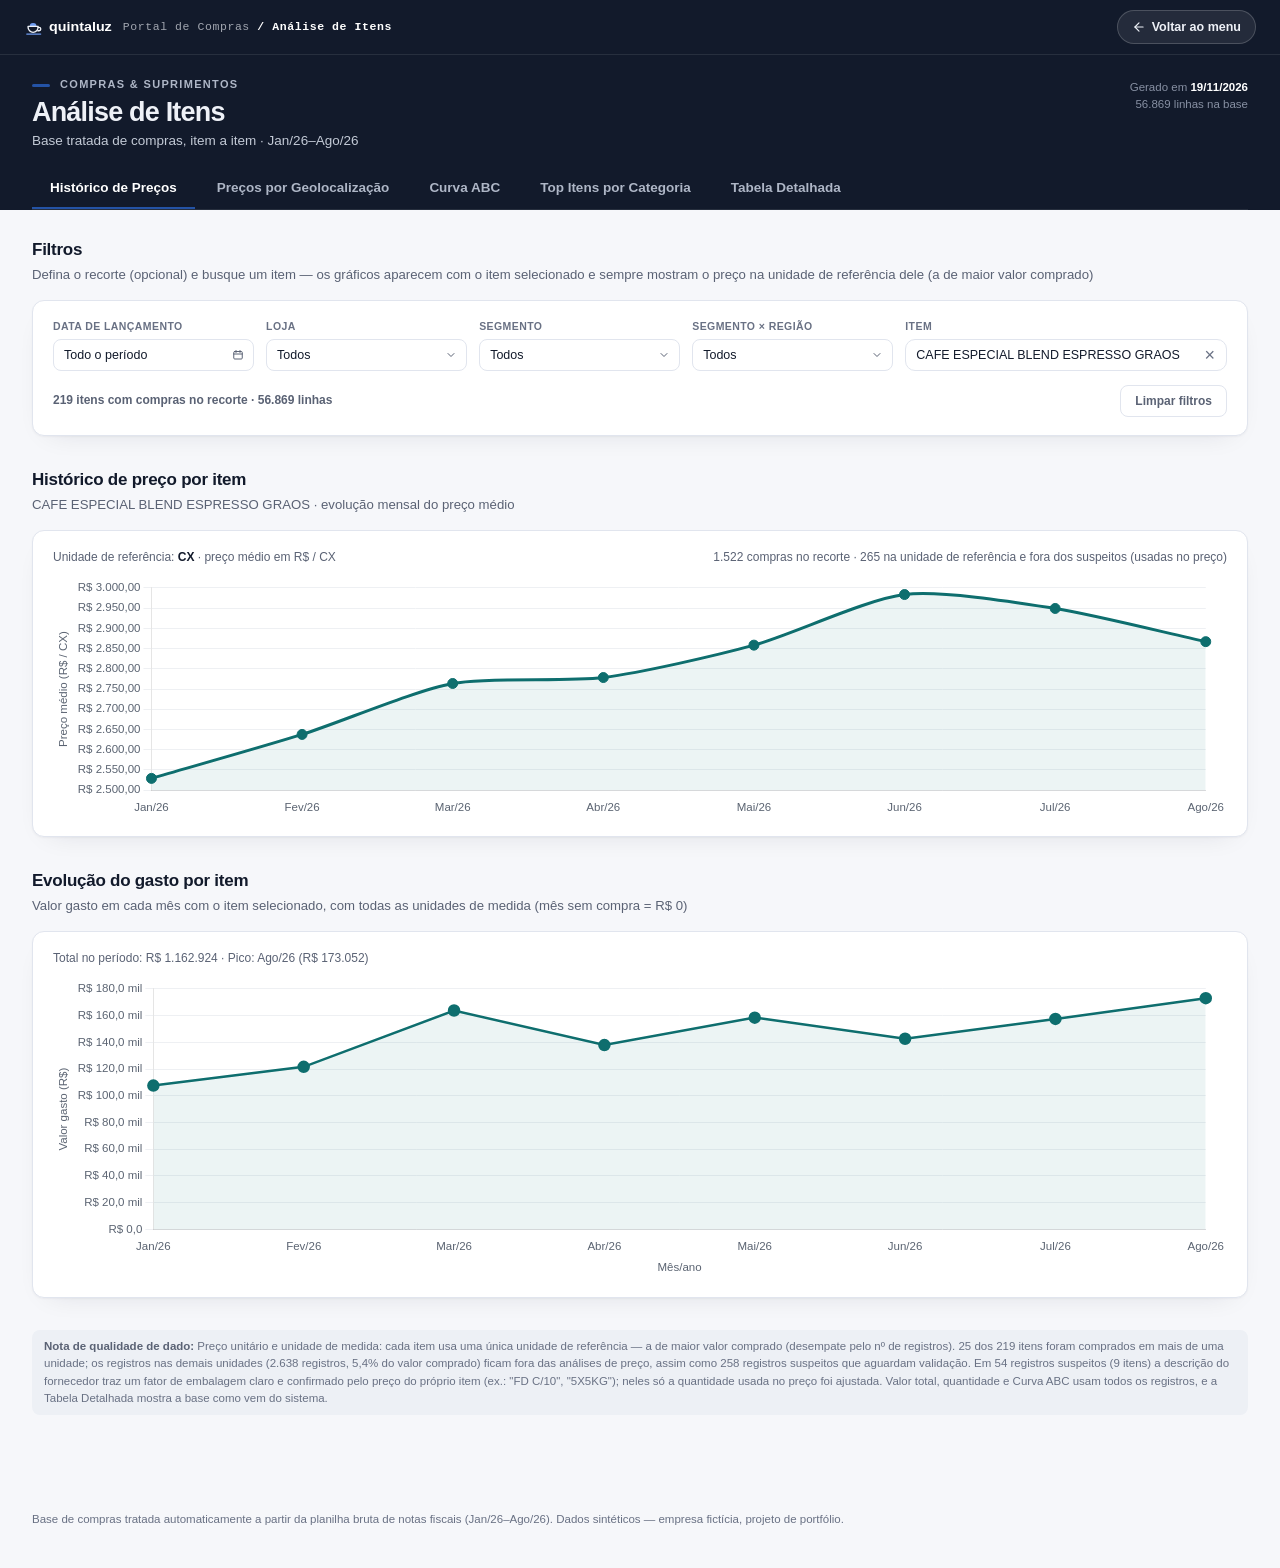
==== commit 3332649a: "Reposiciona o portal como uma rede de cafeterias (Quintaluz Cafes) A empresa ficticia passa a ser um" ====
--- a/modules/analise-itens/index.html
+++ b/modules/analise-itens/index.html
@@ -57,7 +57,7 @@
             <div class="dd-filter" id="hData"></div>
           </div>
           <div class="filter-field filter-field-casa">
-            <label id="hCasaLabel">Casa</label>
+            <label id="hCasaLabel">Loja</label>
             <div class="dd-filter" id="hCasa"></div>
           </div>
           <div class="filter-field">
@@ -163,7 +163,7 @@
             <div class="dd-filter" id="gData"></div>
           </div>
           <div class="filter-field filter-field-casa">
-            <label id="gCasaLabel">Casa</label>
+            <label id="gCasaLabel">Loja</label>
             <div class="dd-filter" id="gCasa"></div>
           </div>
           <div class="filter-field">
@@ -224,7 +224,7 @@
           <div class="dd-filter" id="fData"></div>
         </div>
         <div class="filter-field filter-field-casa">
-          <label id="fCasaLabel">Casa</label>
+          <label id="fCasaLabel">Loja</label>
           <div class="dd-filter" id="fCasa"></div>
         </div>
         <div class="filter-field filter-field-grupo">
